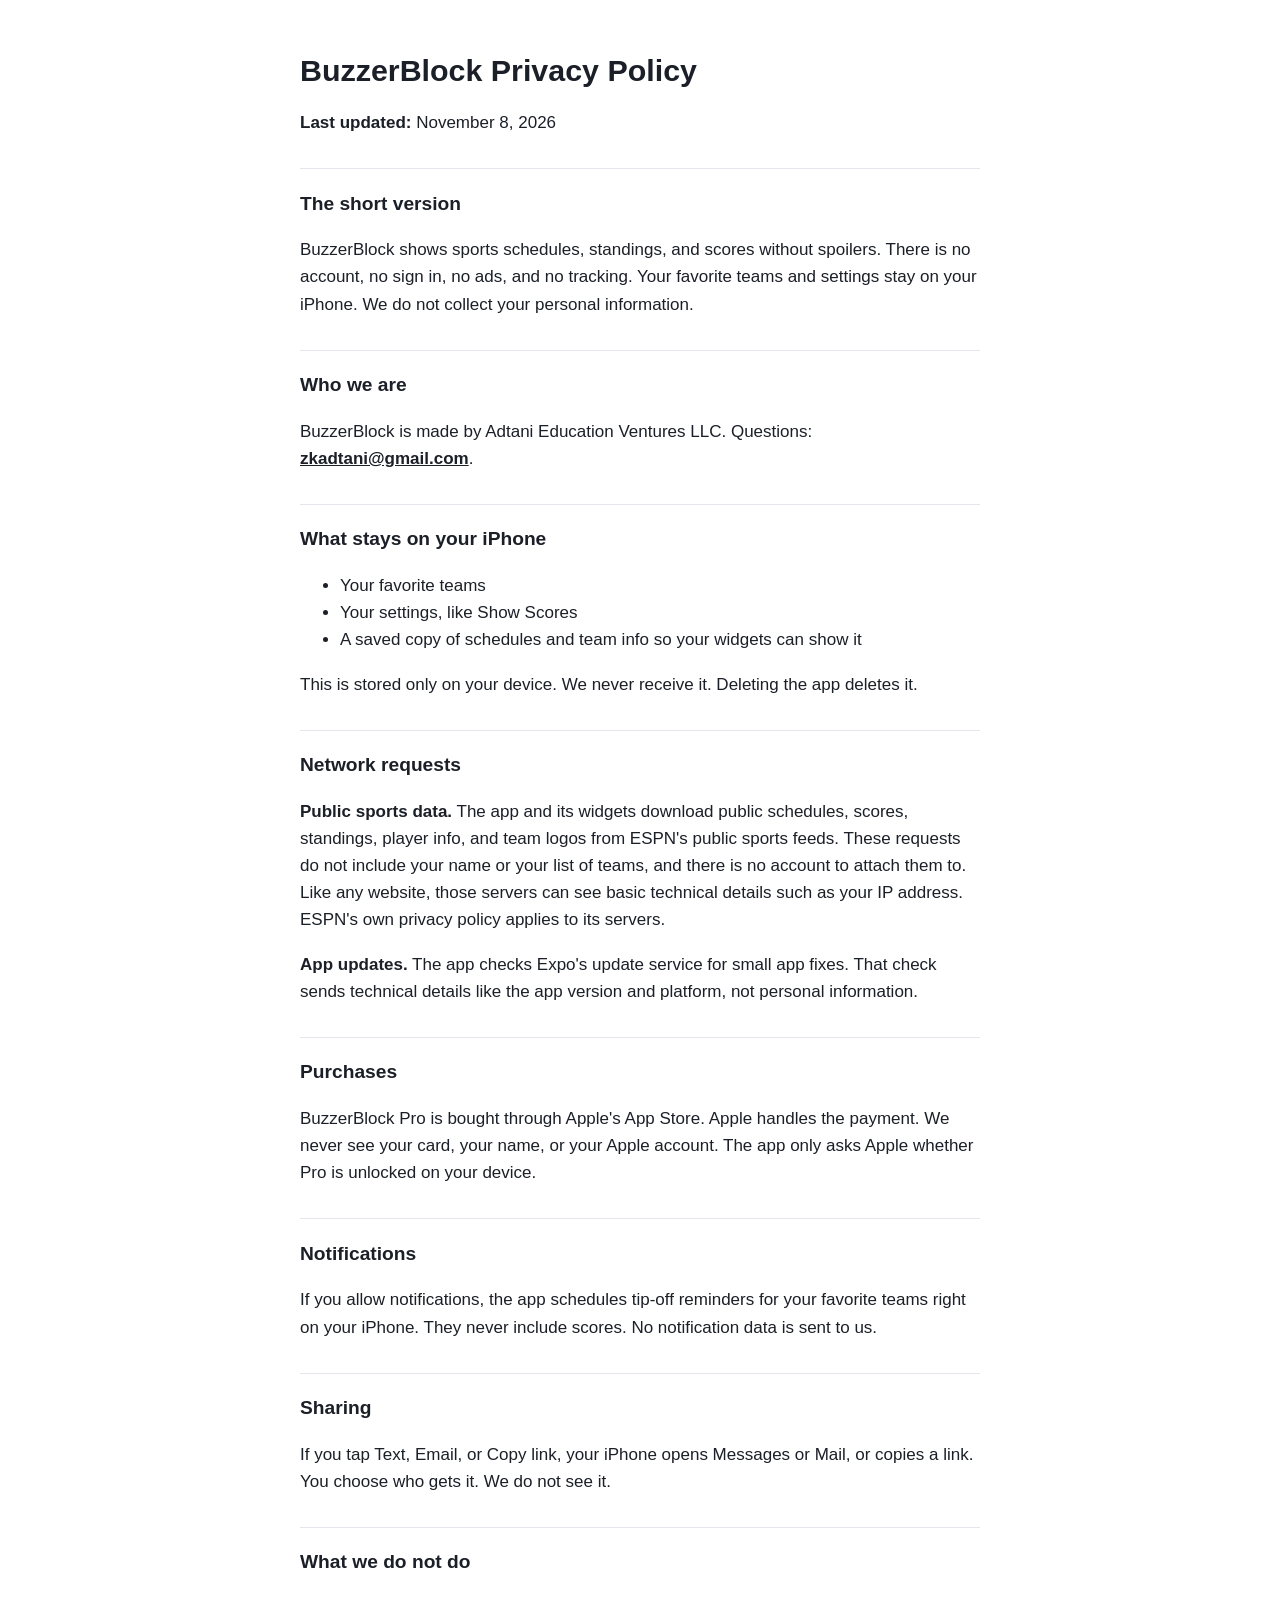
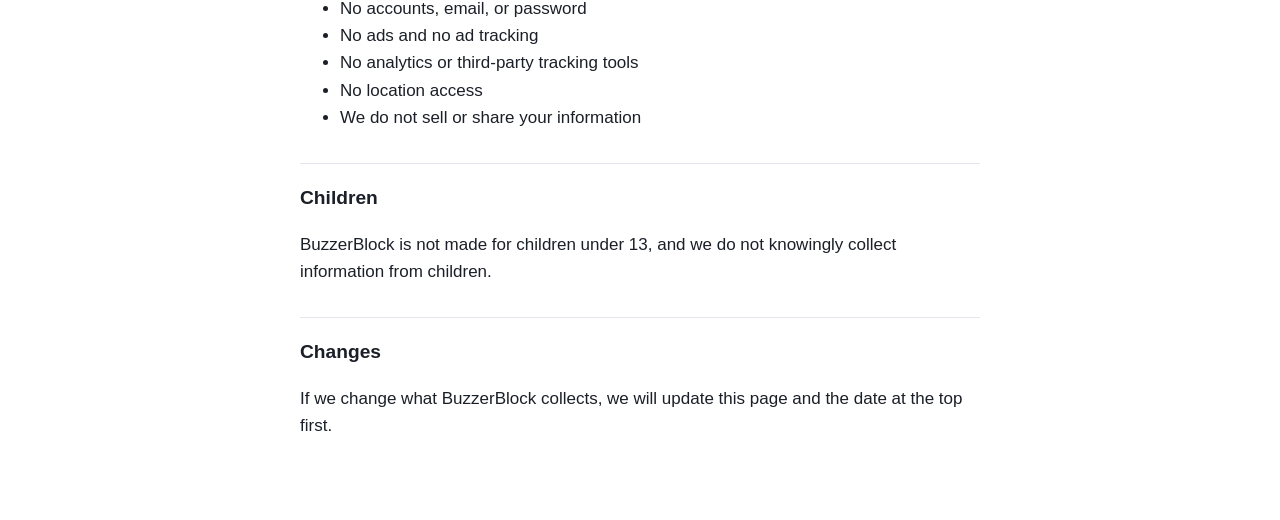
==== privacy-policy.html @ 389831fb "BuzzerBlock privacy policy page" ====
<!doctype html>
<html lang="en">
<head>
<meta charset="utf-8">
<meta name="viewport" content="width=device-width,initial-scale=1">
<title>BuzzerBlock Privacy Policy</title>
<style>
  :root { color-scheme: light dark; --bg: #ffffff; --fg: #1b1f27; --muted: #5a6475; --line: #e3e6ec; }
  @media (prefers-color-scheme: dark) { :root { --bg: #0f131a; --fg: #eef1f5; --muted: #a3adbd; --line: #262d39; } }
  body { background: var(--bg); color: var(--fg); font: 17px/1.6 -apple-system, BlinkMacSystemFont, "Segoe UI", sans-serif; margin: 0; padding: 32px 16px 64px; }
  main { max-width: 680px; margin: 0 auto; }
  h1 { font-size: 1.9rem; line-height: 1.2; }
  h2 { font-size: 1.2rem; margin-top: 2rem; border-top: 1px solid var(--line); padding-top: 1.2rem; }
  a { color: inherit; }
</style>
</head>
<body>
<main>
<h1>BuzzerBlock Privacy Policy</h1>
<p><strong>Last updated:</strong> November 8, 2026</p>

<h2>The short version</h2>
<p>BuzzerBlock shows sports schedules, standings, and scores without spoilers. There is no account, no sign in, no ads, and no tracking. Your favorite teams and settings stay on your iPhone. We do not collect your personal information.</p>

<h2>Who we are</h2>
<p>BuzzerBlock is made by Adtani Education Ventures LLC. Questions: <strong><a href="mailto:zkadtani@gmail.com">zkadtani@gmail.com</a></strong>.</p>

<h2>What stays on your iPhone</h2>
<ul>
<li>Your favorite teams</li>
<li>Your settings, like Show Scores</li>
<li>A saved copy of schedules and team info so your widgets can show it</li>
</ul>
<p>This is stored only on your device. We never receive it. Deleting the app deletes it.</p>

<h2>Network requests</h2>
<p><strong>Public sports data.</strong> The app and its widgets download public schedules, scores, standings, player info, and team logos from ESPN's public sports feeds. These requests do not include your name or your list of teams, and there is no account to attach them to. Like any website, those servers can see basic technical details such as your IP address. ESPN's own privacy policy applies to its servers.</p>
<p><strong>App updates.</strong> The app checks Expo's update service for small app fixes. That check sends technical details like the app version and platform, not personal information.</p>

<h2>Purchases</h2>
<p>BuzzerBlock Pro is bought through Apple's App Store. Apple handles the payment. We never see your card, your name, or your Apple account. The app only asks Apple whether Pro is unlocked on your device.</p>

<h2>Notifications</h2>
<p>If you allow notifications, the app schedules tip-off reminders for your favorite teams right on your iPhone. They never include scores. No notification data is sent to us.</p>

<h2>Sharing</h2>
<p>If you tap Text, Email, or Copy link, your iPhone opens Messages or Mail, or copies a link. You choose who gets it. We do not see it.</p>

<h2>What we do not do</h2>
<ul>
<li>No accounts, email, or password</li>
<li>No ads and no ad tracking</li>
<li>No analytics or third-party tracking tools</li>
<li>No location access</li>
<li>We do not sell or share your information</li>
</ul>

<h2>Children</h2>
<p>BuzzerBlock is not made for children under 13, and we do not knowingly collect information from children.</p>

<h2>Changes</h2>
<p>If we change what BuzzerBlock collects, we will update this page and the date at the top first.</p>
</main>
</body>
</html>
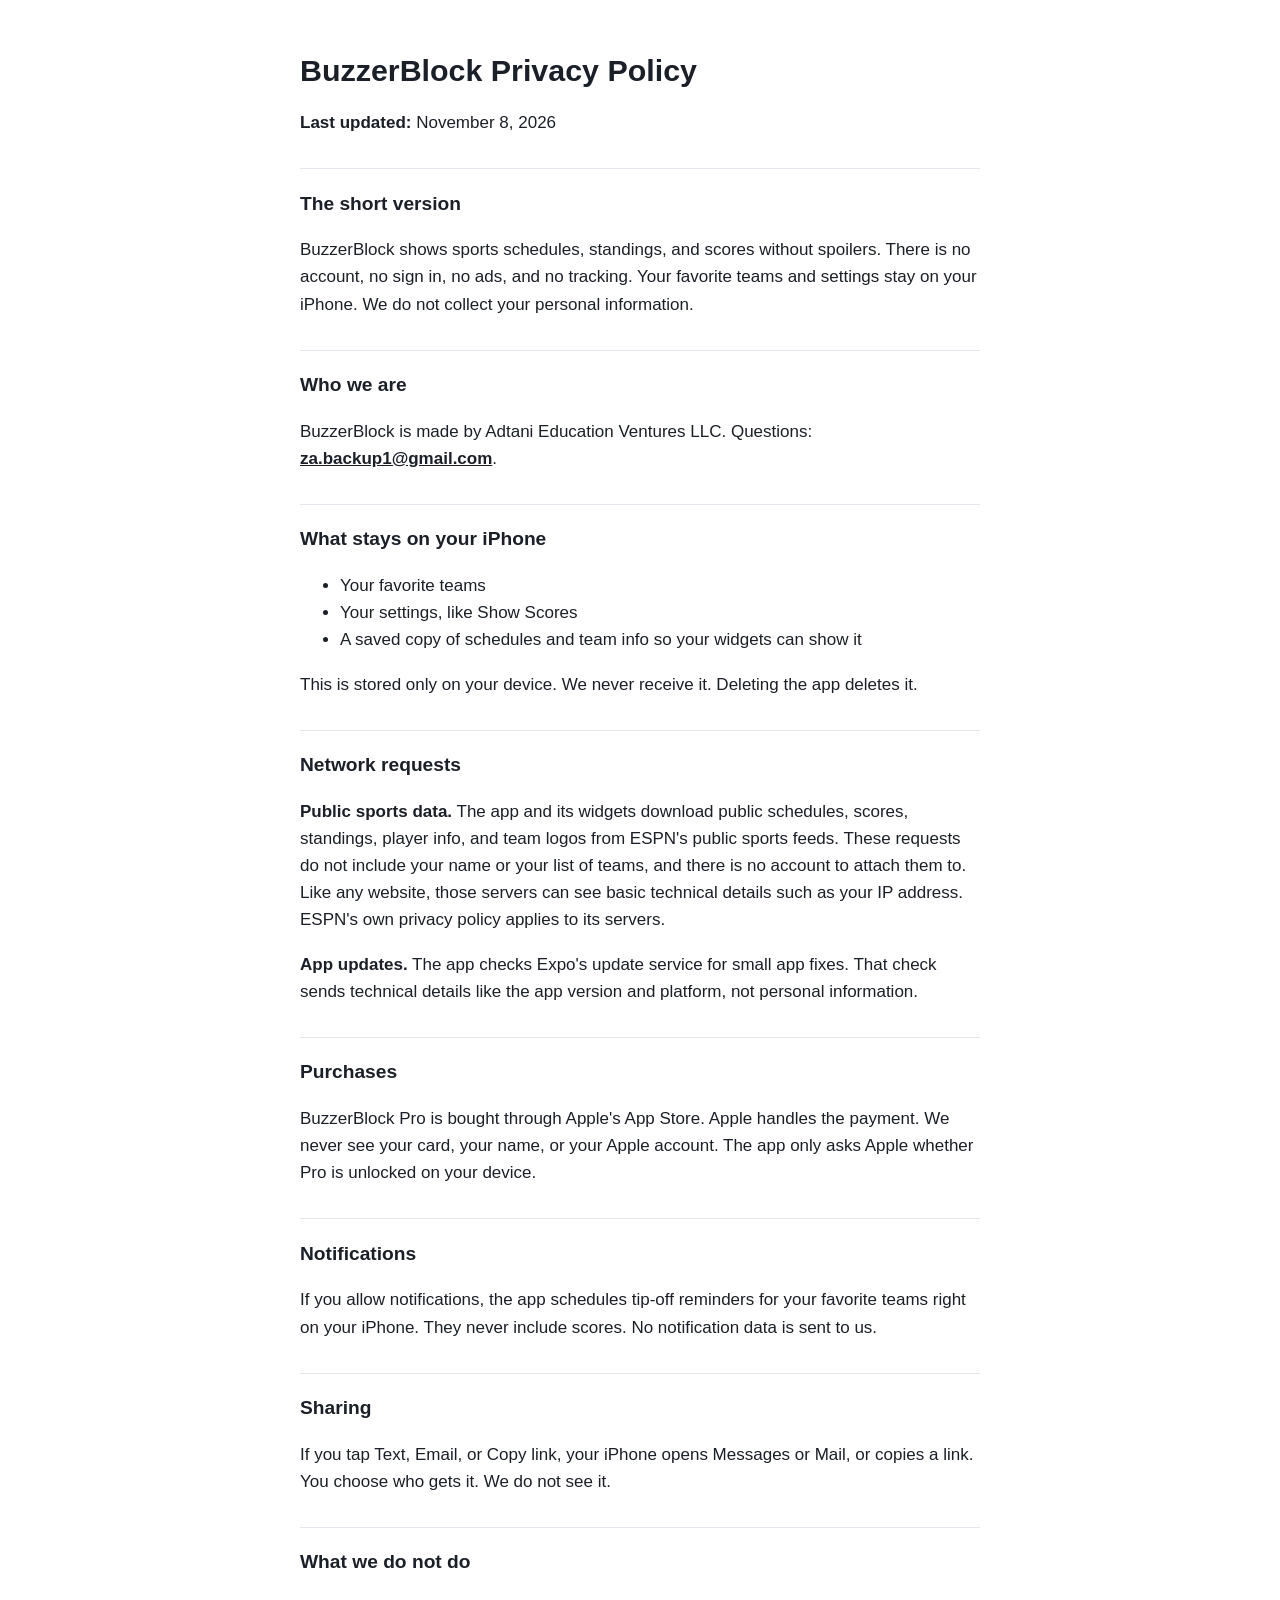
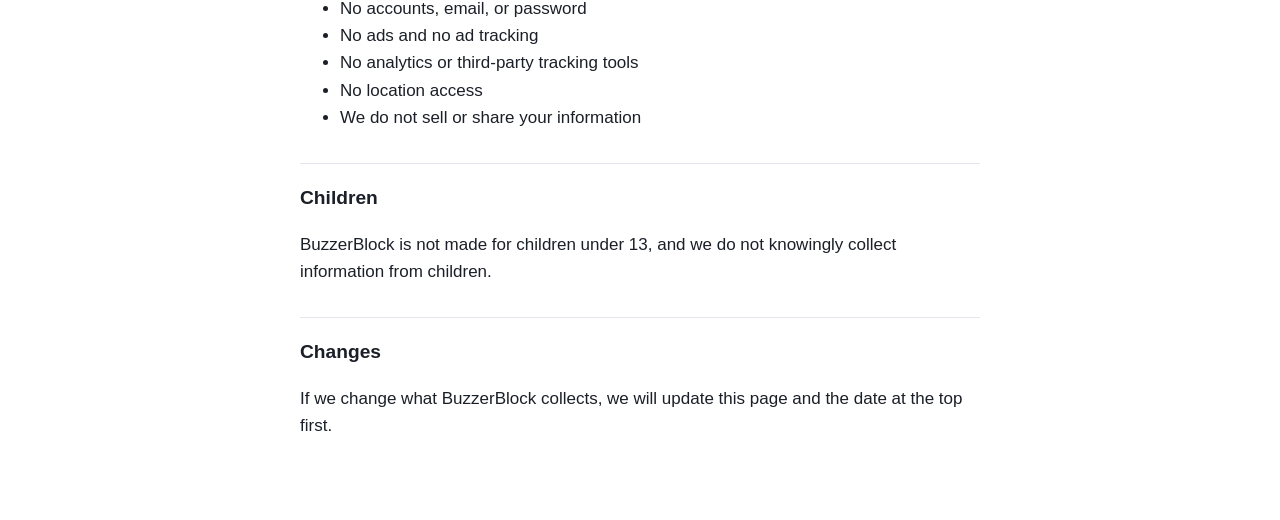
==== commit c5f10891: "BuzzerBlock legal: add support page, company support email Co-Authored-By: Claude Sonnet 5.5 <norepl" ====
--- a/privacy-policy.html
+++ b/privacy-policy.html
@@ -23,7 +23,7 @@
 <p>BuzzerBlock shows sports schedules, standings, and scores without spoilers. There is no account, no sign in, no ads, and no tracking. Your favorite teams and settings stay on your iPhone. We do not collect your personal information.</p>
 
 <h2>Who we are</h2>
-<p>BuzzerBlock is made by Adtani Education Ventures LLC. Questions: <strong><a href="mailto:zkadtani@gmail.com">zkadtani@gmail.com</a></strong>.</p>
+<p>BuzzerBlock is made by Adtani Education Ventures LLC. Questions: <strong><a href="mailto:za.backup1@gmail.com">za.backup1@gmail.com</a></strong>.</p>
 
 <h2>What stays on your iPhone</h2>
 <ul>
